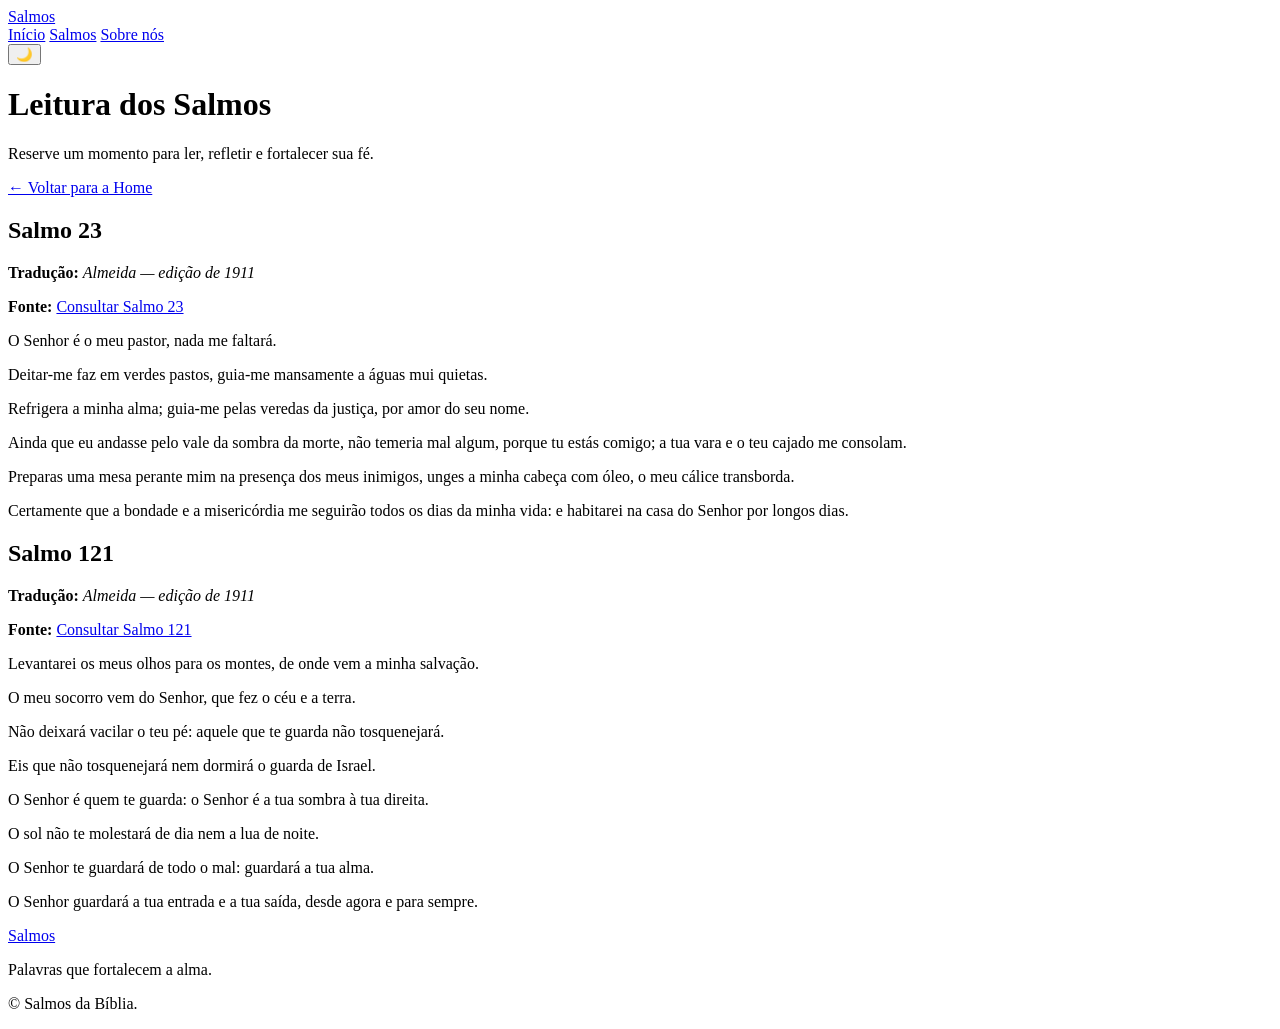
==== salmos.html @ fe3312c7 "Rename site_biblico/salmos.html to salmos.html" ====
<!DOCTYPE html>
<html lang="pt-BR">

<head>
    <meta charset="UTF-8">
    <meta name="viewport" content="width=device-width, initial-scale=1.0">
    <meta name="description" content="Leia os Salmos 23 e 121 e encontre inspiração nas Escrituras.">
    <title>Salmos | Salmos da Bíblia</title>
    <link rel="stylesheet" href="css/estilo.css">
    <script src="js/script.js" defer></script>
</head>

<body>
    <header class="topo">
        <div class="container topo-conteudo">
            <a href="index.html" class="logo"><img src="imagens/logo.png" alt="">Salmos</a>
            <nav class="menu" aria-label="Menu principal">
                <a href="index.html">Início</a>
                <a href="salmos.html" aria-current="page">Salmos</a>
                <a href="sobre.html">Sobre nós</a>
            </nav>
            <button type="button" class="btn-tema" id="btnTema" aria-label="Ativar tema escuro"
                aria-pressed="false">🌙</button>
        </div>
    </header>

    <main class="container pagina-conteudo">
        <h1>Leitura dos Salmos</h1>
        <p class="introducao">Reserve um momento para ler, refletir e fortalecer sua fé.</p>
        <a href="index.html" class="btn-voltar">← Voltar para a Home</a>

        <article class="texto-salmo" id="salmo23">
            <h2>Salmo 23</h2>
            <p><strong>Tradução:</strong> <cite>Almeida — edição de 1911</cite></p>
            <p><strong>Fonte:</strong> <a href="https://bibliaalmeida.com/salmos/23/" target="_blank"
                    rel="noopener noreferrer">Consultar Salmo 23</a></p>
            <p class="versiculo">O Senhor é o meu pastor, nada me faltará.</p>
            <p>Deitar-me faz em verdes pastos, guia-me mansamente a águas mui quietas.</p>
            <p>Refrigera a minha alma; guia-me pelas veredas da justiça, por amor do seu nome.</p>
            <p>Ainda que eu andasse pelo vale da sombra da morte, não temeria mal algum, porque tu estás comigo; a tua
                vara e o teu cajado me consolam.</p>
            <p>Preparas uma mesa perante mim na presença dos meus inimigos, unges a minha cabeça com óleo, o meu cálice
                transborda.</p>
            <p>Certamente que a bondade e a misericórdia me seguirão todos os dias da minha vida: e habitarei na casa do
                Senhor por longos dias.</p>
        </article>

        <article class="texto-salmo" id="salmo121">
            <h2>Salmo 121</h2>
            <p><strong>Tradução:</strong> <cite>Almeida — edição de 1911</cite></p>
            <p><strong>Fonte:</strong> <a href="https://bibliaalmeida.com/salmos/121/" target="_blank"
                    rel="noopener noreferrer">Consultar Salmo 121</a></p>
            <p class="versiculo">Levantarei os meus olhos para os montes, de onde vem a minha salvação.</p>
            <p>O meu socorro vem do Senhor, que fez o céu e a terra.</p>
            <p>Não deixará vacilar o teu pé: aquele que te guarda não tosquenejará.</p>
            <p>Eis que não tosquenejará nem dormirá o guarda de Israel.</p>
            <p>O Senhor é quem te guarda: o Senhor é a tua sombra à tua direita.</p>
            <p>O sol não te molestará de dia nem a lua de noite.</p>
            <p>O Senhor te guardará de todo o mal: guardará a tua alma.</p>
            <p>O Senhor guardará a tua entrada e a tua saída, desde agora e para sempre.</p>
        </article>
    </main>

    <footer class="rodape">
        <div class="container rodape-conteudo">
            <a href="index.html" class="logo"><img src="imagens/logo.png" alt="">Salmos</a>
            <p>Palavras que fortalecem a alma.</p>
            <p class="copyright">&copy; <span class="ano"></span> Salmos da Bíblia.</p>
        </div>
    </footer>
</body>

</html>
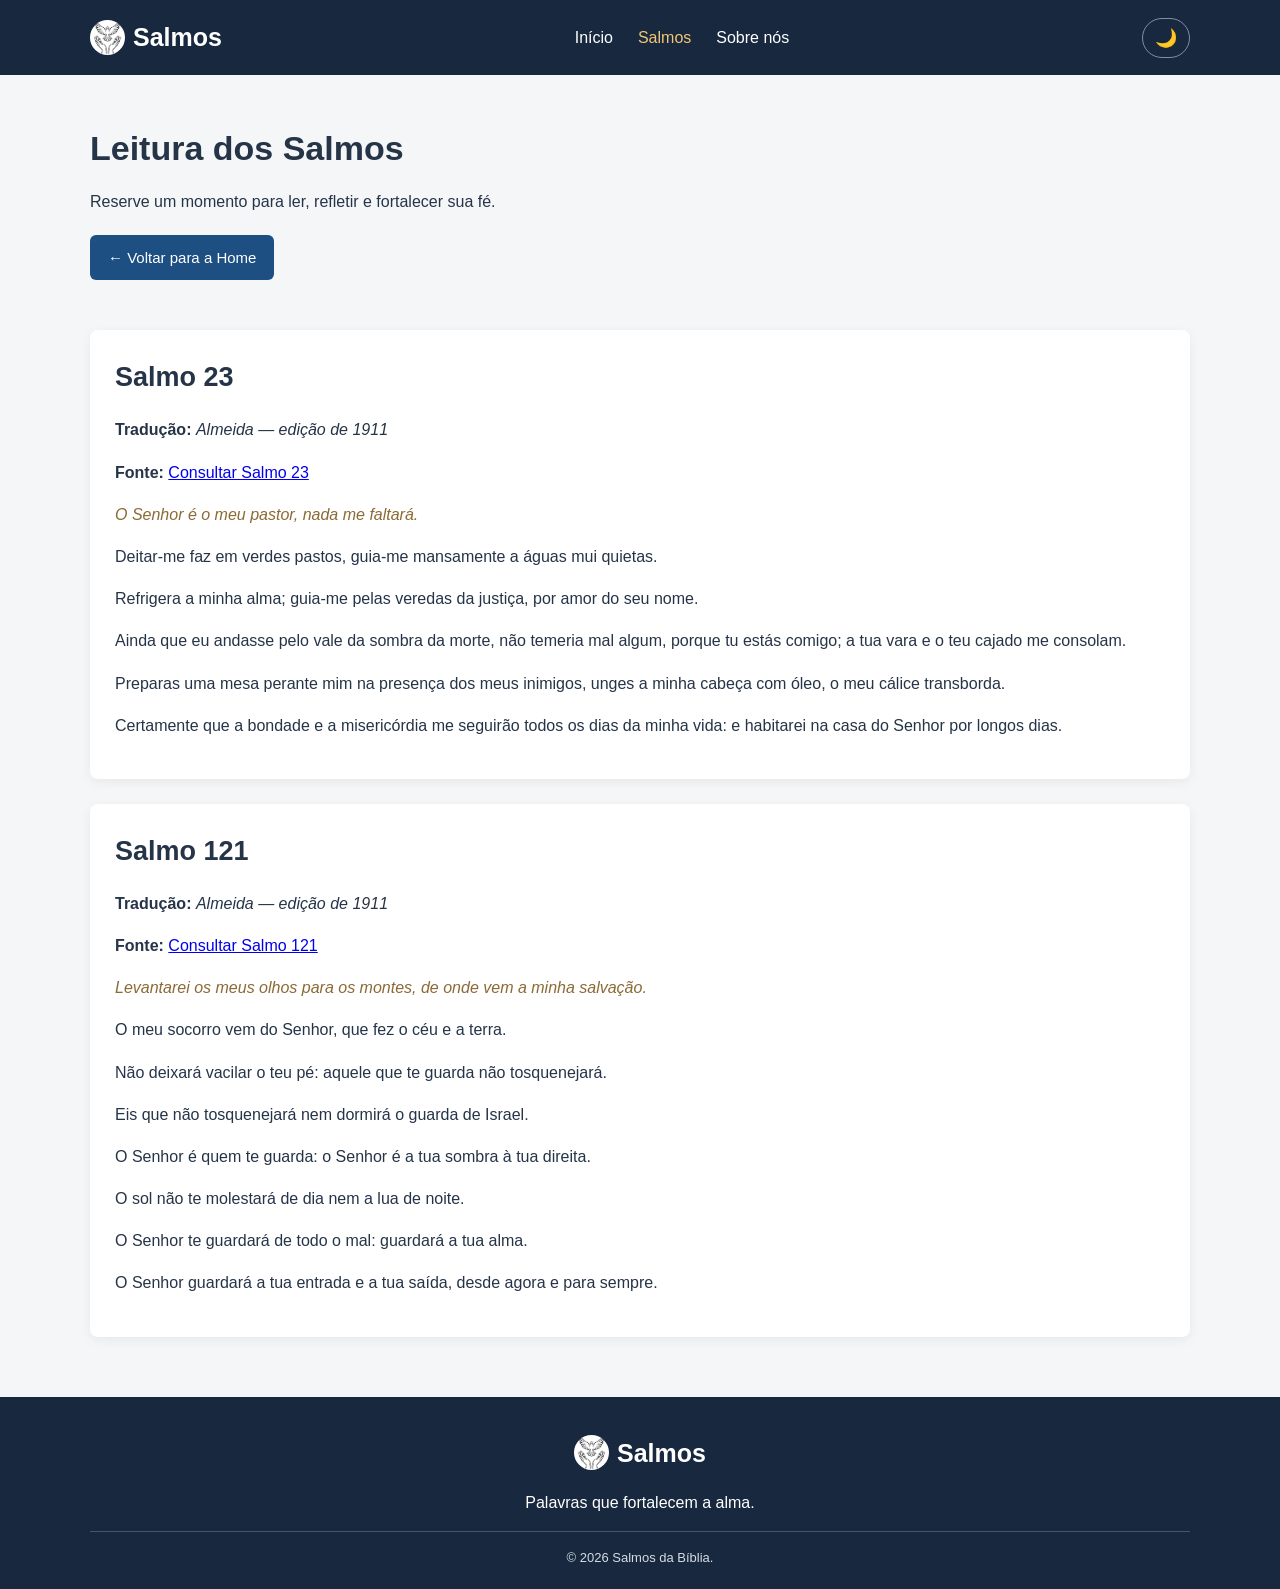
==== commit 181387d6: "Enhance SEO with Open Graph and Twitter meta tags Added Open Graph and Twitter meta tags for better " ====
--- a/salmos.html
+++ b/salmos.html
@@ -5,6 +5,21 @@
     <meta charset="UTF-8">
     <meta name="viewport" content="width=device-width, initial-scale=1.0">
     <meta name="description" content="Leia os Salmos 23 e 121 e encontre inspiração nas Escrituras.">
+    <!-- Open Graph / Facebook, WhatsApp etc. -->
+<meta property="og:type" content="article">
+<meta property="og:title" content="Salmos | Salmos da Bíblia">
+<meta property="og:description" content="Leia os Salmos 23 e 121 e encontre inspiração, fé, paz e esperança nas Escrituras.">
+<meta property="og:url" content="https://rickmistico2026.github.io/luz-da-palavra/salmos.html">
+<meta property="og:site_name" content="Salmos da Bíblia">
+<meta property="og:image" content="https://rickmistico2026.github.io/luz-da-palavra/imagens/foto_salmos.jpg">
+<meta property="og:image:alt" content="Bíblia aberta na página do livro de Salmos">
+
+<!-- Twitter / X -->
+<meta name="twitter:card" content="summary_large_image">
+<meta name="twitter:title" content="Salmos | Salmos da Bíblia">
+<meta name="twitter:description" content="Leia os Salmos 23 e 121 e encontre inspiração, fé, paz e esperança nas Escrituras.">
+<meta name="twitter:image" content="https://rickmistico2026.github.io/luz-da-palavra/imagens/foto_salmos.jpg">
+<meta name="twitter:image:alt" content="Bíblia aberta na página do livro de Salmos">
     <title>Salmos | Salmos da Bíblia</title>
     <link rel="stylesheet" href="css/estilo.css">
     <script src="js/script.js" defer></script>
--- a/css/estilo.css
+++ b/css/estilo.css
@@ -0,0 +1,428 @@
+/* Configurações gerais */
+* {
+    box-sizing: border-box;
+    margin: 0;
+    padding: 0;
+}
+
+html {
+    scroll-behavior: smooth;
+}
+
+body {
+    font-family: Arial, Helvetica, sans-serif;
+    background-color: #f5f6f8;
+    color: #263448;
+    line-height: 1.7;
+    transition: background-color 0.3s, color 0.3s;
+}
+
+img {
+    max-width: 100%;
+}
+
+.container {
+    width: 90%;
+    max-width: 1100px;
+    margin: 0 auto;
+}
+
+/*Mensagem boas vindas*/
+.mensagem-boas-vindas {
+    position: fixed;
+    top: 20px;
+    right: 20px;
+    background-color: #2e7d32;
+    color: white;
+    padding: 15px 20px;
+    border-radius: 8px;
+    box-shadow: 0 4px 10px rgba(0, 0, 0, 0.2);
+
+    opacity: 0;
+    visibility: hidden;
+    transition: opacity 0.5s ease, visibility 0.5s ease;
+    z-index: 1000;
+}
+
+.mensagem-boas-vindas.mostrar {
+    opacity: 1;
+    visibility: visible;
+}
+
+/* Topo */
+.topo {
+    background-color: #17283f;
+    color: white;
+}
+
+.topo-conteudo {
+    min-height: 75px;
+    display: flex;
+    align-items: center;
+    justify-content: space-between;
+    gap: 20px;
+}
+
+.logo {
+    color: white;
+    text-decoration: none;
+    font-size: 25px;
+    font-weight: bold;
+    display: flex;
+    flex-flow: row nowrap;
+    align-items: center;
+    gap: 8px;
+    flex-shrink: 0;
+}
+
+.logo img {
+    width: 35px;
+    height: 35px;
+    object-fit: contain;
+    background: #ffffff;
+    border-radius: 50%;
+}
+
+.menu {
+    display: flex;
+    align-items: center;
+    gap: 25px;
+}
+
+.menu a {
+    color: white;
+    text-decoration: none;
+    transition: color 0.3s;
+}
+
+.menu a:hover,
+.menu a[aria-current="page"] {
+    color: #f1c675;
+}
+
+.btn-tema {
+    border: 1px solid #8390a0;
+    border-radius: 20px;
+    background: transparent;
+    color: white;
+    padding: 8px 12px;
+    cursor: pointer;
+    font-size: 18px;
+    flex-shrink: 0;
+}
+
+/* Apresentação da Home */
+.apresentacao {
+    min-height: 350px;
+    padding: 60px 20px;
+    display: flex;
+    align-items: center;
+    justify-content: center;
+    text-align: center;
+    color: white;
+    background:
+        linear-gradient(rgba(15, 31, 49, 0.65), rgba(15, 31, 49, 0.65)),
+        url("../imagens/salmo121.jpg") center/ cover no-repeat;
+}
+
+.apresentacao-conteudo {
+    width: 100%;
+    max-width: 700px;
+}
+
+.apresentacao h1 {
+    font-size: clamp(32px, 5vw, 48px);
+    margin-bottom: 10px;
+}
+
+.subtitulo {
+    font-size: 22px;
+    font-weight: bold;
+    margin-bottom: 12px;
+}
+
+.btn-principal,
+.btn-voltar,
+.btn-ler {
+    display: inline-block;
+    padding: 10px 18px;
+    border: none;
+    border-radius: 6px;
+    background-color: #1d4f83;
+    color: white;
+    text-decoration: none;
+    cursor: pointer;
+    font-size: 15px;
+}
+
+.btn-principal {
+    margin-top: 25px;
+    background-color: #b58a48;
+}
+
+.btn-principal:hover {
+    background-color: #946b32;
+}
+
+.btn-voltar {
+    margin: 10px 0 25px;
+}
+
+.btn-ler:hover,
+.btn-voltar:hover {
+    background-color: #16395f;
+}
+
+/* Cartões da Home */
+.container-principal {
+    width: 90%;
+    max-width: 1100px;
+    margin: 0 auto;
+    padding-top: 50px;
+    padding-bottom: 60px;
+}
+
+.titulo-secao {
+    text-align: center;
+    margin-bottom: 30px;
+}
+
+.titulo-secao h2 {
+    font-size: 30px;
+    margin-bottom: 8px;
+}
+
+.lista-salmos {
+    display: grid;
+    grid-template-columns: repeat(2, minmax(0, 1fr));
+    gap: 25px;
+}
+
+.card-salmo {
+    min-width: 0;
+    background-color: white;
+    border-radius: 10px;
+    overflow: hidden;
+    box-shadow: 0 4px 15px rgba(0, 0, 0, 0.08);
+    transition: background-color 0.3s, transform 0.3s;
+}
+
+.card-salmo:hover {
+    transform: translateY(-4px);
+}
+
+.imagem-salmo {
+    display: block;
+    width: 100%;
+    height: 220px;
+    object-fit: cover;
+    object-position: center 10%;
+}
+
+.card-conteudo {
+    padding: 22px;
+    overflow-wrap: anywhere;
+}
+
+.card-conteudo h3 {
+    font-size: 25px;
+    margin-bottom: 10px;
+}
+
+.card-conteudo p {
+    margin-bottom: 18px;
+}
+
+.versiculo {
+    color: #8b6a35;
+    font-style: italic;
+}
+
+/* Páginas Salmos e Sobre nós */
+.pagina-conteudo {
+    min-height: 65vh;
+    padding-top: 45px;
+    padding-bottom: 60px;
+}
+
+.pagina-conteudo>h1 {
+    font-size: 34px;
+    margin-bottom: 10px;
+}
+
+.introducao {
+    margin-bottom: 10px;
+}
+
+.texto-salmo {
+    min-width: 0;
+    background-color: white;
+    padding: 25px;
+    margin-top: 25px;
+    border-radius: 8px;
+    box-shadow: 0 3px 12px rgba(0, 0, 0, 0.06);
+    overflow-wrap: anywhere;
+}
+
+.texto-salmo h2 {
+    margin-bottom: 15px;
+    font-size: 27px;
+}
+
+.texto-salmo p {
+    margin-bottom: 15px;
+}
+
+/* Rodapé */
+.rodape {
+    background-color: #17283f;
+    color: white;
+    padding: 35px 0 20px;
+    text-align: center;
+}
+
+.rodape-conteudo {
+    display: flex;
+    flex-direction: column;
+    align-items: center;
+    gap: 15px;
+}
+
+.copyright {
+    width: 100%;
+    border-top: 1px solid #455469;
+    padding-top: 15px;
+    font-size: 13px;
+    color: #d5dce5;
+}
+
+/* Tema escuro */
+body.escuro {
+    background-color: #101923;
+    color: #e7edf5;
+}
+
+body.escuro .card-salmo,
+body.escuro .texto-salmo {
+    background-color: #1c2938;
+}
+
+body.escuro .versiculo {
+    color: #f1c675;
+}
+
+/* Responsividade: tablets e celulares */
+@media (max-width: 650px) {
+    .topo-conteudo {
+        min-height: auto;
+        flex-wrap: wrap;
+        justify-content: center;
+        padding-top: 18px;
+        padding-bottom: 18px;
+        gap: 14px;
+    }
+
+    .topo-conteudo>.logo {
+        width: 100%;
+        justify-content: center;
+    }
+
+    .menu {
+        width: 100%;
+        display: flex;
+        flex-wrap: wrap;
+        justify-content: center;
+        gap: 10px 18px;
+    }
+
+    .btn-tema {
+        display: inline-block;
+    }
+
+    .apresentacao {
+        min-height: 300px;
+        padding: 45px 15px;
+    }
+
+    .subtitulo {
+        font-size: 19px;
+    }
+
+    .container-principal {
+        padding-top: 35px;
+        padding-bottom: 40px;
+    }
+
+    .titulo-secao h2 {
+        font-size: 26px;
+    }
+
+    .lista-salmos {
+        grid-template-columns: 1fr;
+        gap: 20px;
+    }
+
+    .imagem-salmo {
+        height: 200px;
+    }
+
+    .card-conteudo {
+        padding: 18px;
+    }
+
+    .pagina-conteudo {
+        padding-top: 30px;
+        padding-bottom: 40px;
+    }
+
+    .pagina-conteudo>h1 {
+        font-size: 28px;
+    }
+
+    .texto-salmo {
+        padding: 18px;
+    }
+
+    .texto-salmo h2 {
+        font-size: 23px;
+    }
+
+    .rodape {
+        padding-top: 28px;
+    }
+}
+
+/* Telas muito estreitas */
+@media (max-width: 380px) {
+
+    .container,
+    .container-principal {
+        width: 92%;
+    }
+
+    .mensagem-boas-vindas {
+        display: none;
+    }
+
+    .logo {
+        font-size: 22px;
+    }
+
+    .menu {
+        gap: 8px 12px;
+        font-size: 14px;
+    }
+
+    .btn-principal,
+    .btn-voltar,
+    .btn-ler {
+        max-width: 100%;
+        padding: 9px 13px;
+        font-size: 14px;
+    }
+
+    .card-conteudo,
+    .texto-salmo {
+        padding: 15px;
+    }
+}
